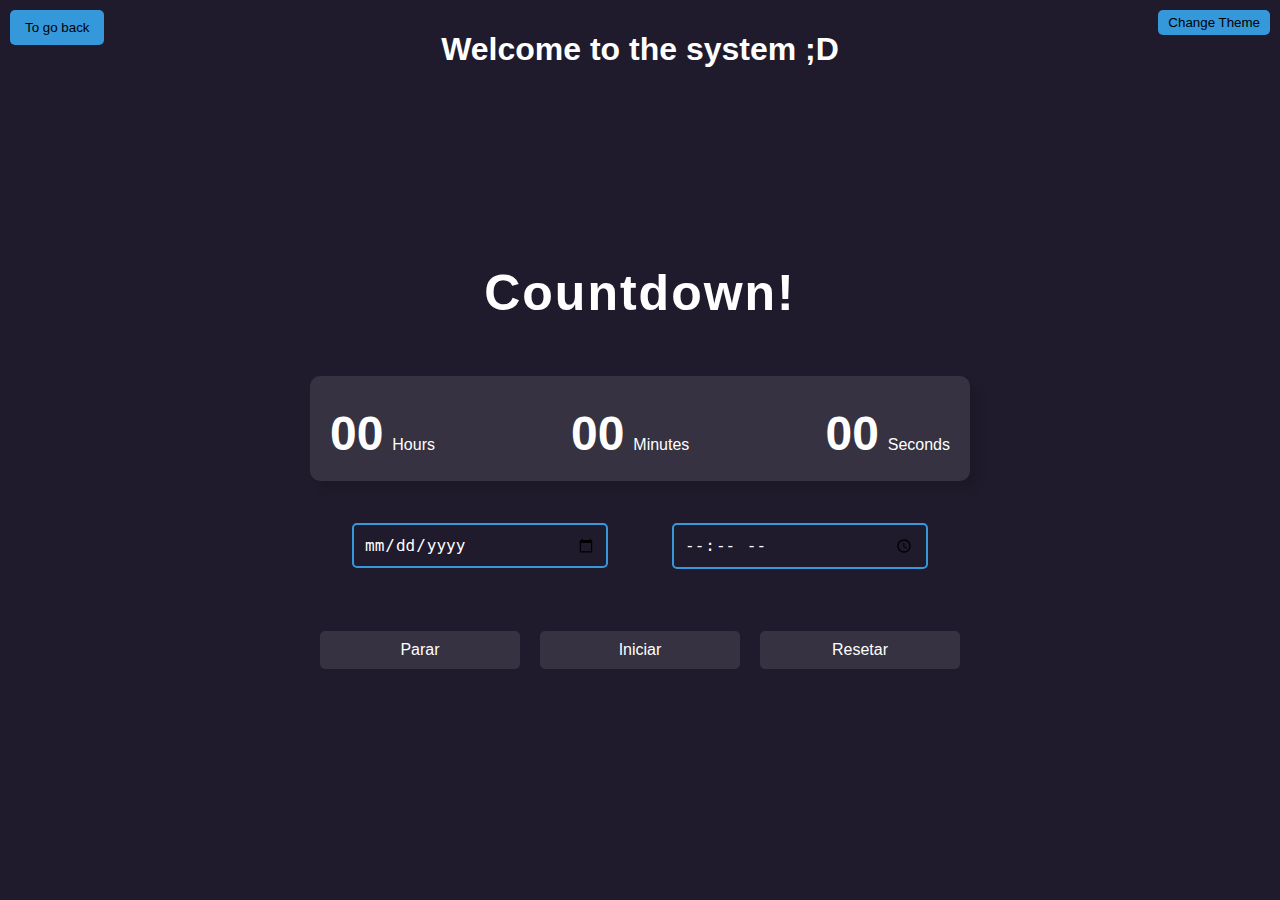
==== tela_contagem examplo/sistema.html @ 675fad94 "Add files via upload" ====
<!DOCTYPE html>
<html lang="pt-br">
<head>
    <meta charset="UTF-8">
    <link rel="stylesheet" href="./css/style.css">
    <link rel="icon" href="./images/relogio_transparente.ico" type="images/relogio_transparente.icon">
    
    <title>Contagem Regressiva</title>
</head>
<body>

    <div class="top-buttons">
        <button id="btnVoltar" onclick="window.location = '/index.html'">To go back</button>
    </div>
    <div class="right-button">
        <button class="button_theme" id="themeToggleBtn">Change Theme</button>
    </div>

    <div class="testeTitle">
        <h1>Welcome to the system ;D</h1>
    </div>

    <div class="countdown">
        <h1 class="main_title">Countdown!</h1>
        <div class="clock_main" id="timer">
            <div class="number-container">
                <div class="number-box">
                    <span class="number" id="hours">00</span>
                    <span class="label">Hours</span>
                </div>
                <div class="number-box">
                    <span class="number" id="minutes">00</span>
                    <span class="label">Minutes</span>
                </div>
                <div class="number-box">
                    <span class="number" id="seconds">00</span>
                    <span class="label">Seconds</span>
                </div>
            </div>
        </div>
    
        <div class="date-time-inputs">
            <input class="btn_input" type="date" id="targetDate">
            <input class="btn_input" type="time" id="targetTime">
        </div>

        <div class="button">

            <div class="action">
                <button class="btn_button btn_stop" id="stopCountdown">Parar</button>
            </div>

            <div class="action">
                <button class="btn_button btn_start"  id="startCountdown">Iniciar</button>
            </div>

            <div class="action">
                <button class="btn_button btn_reset" id="resetCountdown">Resetar</button>
            </div>
        </div>

        <div class="theme-toggle">
            <!-- <button class="button_theme" id="themeToggleBtn">Alternar Tema</button> -->
        </div>



        <div id="message" style="display: none;">O tempo acabou!</div>
        <audio id="audio" src="./assets/efeito sono_discord.mp4" preload="auto"></audio>
    </div>
    <script src="script.js"></script>
</body>
</html>
---- tela_contagem examplo/css/style.css ----
body {
  font-family: sans-serif;
  display: flex;
  justify-content: center;
  align-items: center;
  height: 100vh;
  margin: 0;
  background-color: #201b2c;
  transition: background-color 0.3s, color 0.3s;
}

.countdown {
  text-align: center;
  display: flex;
  flex-direction: column;
  font-family: sans-serif;
  font-size: 24px;
}

#timer {
  font-size: 2rem;
  margin-top: 20px;
}

#message {
  display: none;
  font-size: 18px;
  font-weight: bold;
  color: red;
  margin-top: 10px;
}

.main_title {
  font-size: 50px;
  color: white;
  letter-spacing: 2px;
}

.clock_main {
  margin-top: 20px;
  padding: 20px;
  background-color: rgba(255, 255, 255, 0.1);
  border-radius: 10px;
  box-shadow: 8px 8px 10px rgba(0, 0, 0, 0.1);
}

.number-container {
  display: flex;
  justify-content: space-between;
  margin-top: 10px;
}

.number-box {
  text-align: center;
}

.number {
  font-size: 3rem;
  font-weight: bold;
  color: white;
}

.label {
  font-size: 1rem;
  color: white;
}

.date-time-inputs {
  margin-top: 20px;
  display: flex;
  justify-content: center;
  align-items: center;
}

.buttons {
  margin-top: 20px;
  display: flex;
  justify-content: center;
  align-items: center;
}

.btn_input {
  margin: 5%;
  padding: 10px;
  font-size: 16px;
  border: 2px solid #3498db;
  border-radius: 5px;
  background-color: transparent;
  color: #3498db;
  cursor: pointer;
  outline: none;
}

.date-time-inputs {
  display: flex;
  justify-content: space-between;
  align-items: center;
  margin: 10px;
}

.btn_input[type="date"],
.btn_input[type="time"] {
  flex: 1;
  padding: 10px;
  font-size: 16px;
  border-radius: 2px solid #3498db;
  border-radius: 5px;
  background-color: transparent;
  color: white;
  outline: none;
}

.btn_button {
  margin: 0 10px;
  padding: 10px 20px;
  width: 200px;
  font-size: 16px;
  border: none;
  border-radius: 5px;
  background-color: rgba(255, 255, 255, 0.1);
  color: white;
  cursor: pointer;
  outline: none;
  transition: background-color 0.2s;
}

.btn_button:hover {
  background-color: #3498db;
}

.btn_button:focus {
  background-color: #3498db;
}

.button {
  margin-top: 20px;
  display: flex;
  justify-content: space-between;
  align-items: center;
}

.action {
  flex: 1;
  text-align: center;
}

.theme-toggle {
  position: absolute;
  top: 10px;
  right: 10px;
}

#themeToggleBtn {
  background-color: #3498db;
  color: black;
  border: none;
  border-radius: 5px;
  padding: 5px 10px;
  cursor: pointer;
  outline: none;
  transition: background-color 0.2s, color 0.2s;
}

#themeToggleBtn:hover {
  background-color: #2980b9;
}

#themeToggleBtn:focus {
  background-color: #f0f0f0;
}

.light-theme {
  background-color: #f0f0f0;
  color: black;
}

.light-theme .main_title {
  color: black;
}

.light-theme .clock_main {
  background-color: #faf3f2;
}

.light-theme .label {
  color: black;
}

.light-theme .btn_input {
  color: black;
}

.light-theme .btn_button {
  background-color: #3498db;
  color: black;
}

.light-theme .testeTitle{
    color: black;
}

.light-theme .btn_button:focus {
  background-color: rgba(255, 255, 255, 0.1);
}

.light-theme .btn_button:hover {
  background-color: #2980b9;
}

#btnVoltar {
  background-color: #3498db;
  color: black;
  padding: 10px 15px;
  border-radius: 5px;
  border: none;
  cursor: pointer;
}

#btnVoltar:hover {
    background-color: #2980b9;
}

.top-buttons {
  position: absolute;
  top: 10px;
  left: 10px;
}

.right-button {
  position: absolute;
  top: 10px;
  right: 10px;
}

.testeTitle {
  position: absolute;
  top: 10px;
  color: white;
}
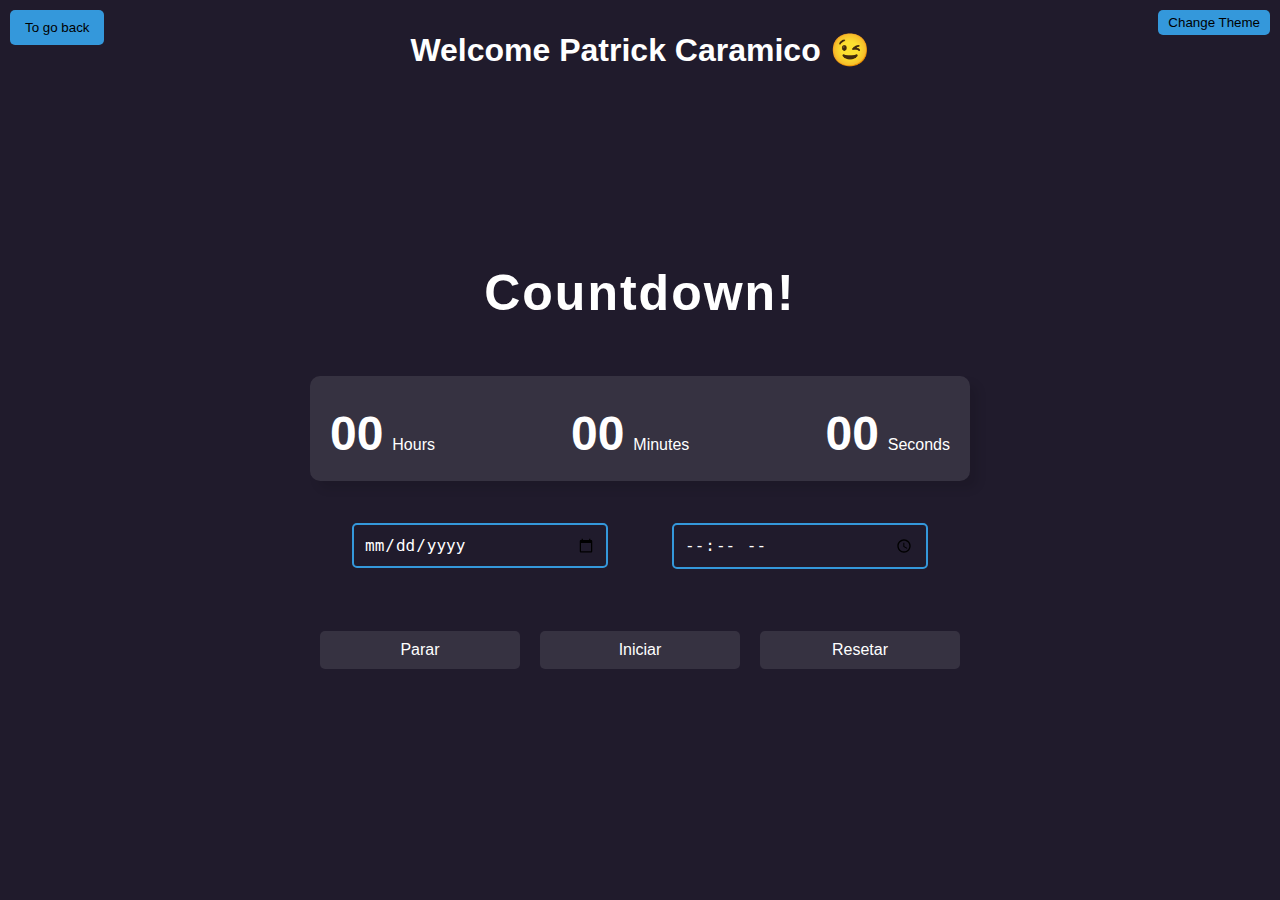
==== commit c53c5a34: "Update sistema.html" ====
--- a/tela_contagem examplo/sistema.html
+++ b/tela_contagem examplo/sistema.html
@@ -17,7 +17,7 @@
     </div>
 
     <div class="testeTitle">
-        <h1>Welcome to the system ;D</h1>
+        <h1>Welcome Patrick Caramico 😉</h1>
     </div>
 
     <div class="countdown">
@@ -63,9 +63,7 @@
             <!-- <button class="button_theme" id="themeToggleBtn">Alternar Tema</button> -->
         </div>
 
-
-
-        <div id="message" style="display: none;">O tempo acabou!</div>
+        <div id="message" style="display: none;">O tempo acabou! 😓</div>
         <audio id="audio" src="./assets/efeito sono_discord.mp4" preload="auto"></audio>
     </div>
     <script src="script.js"></script>
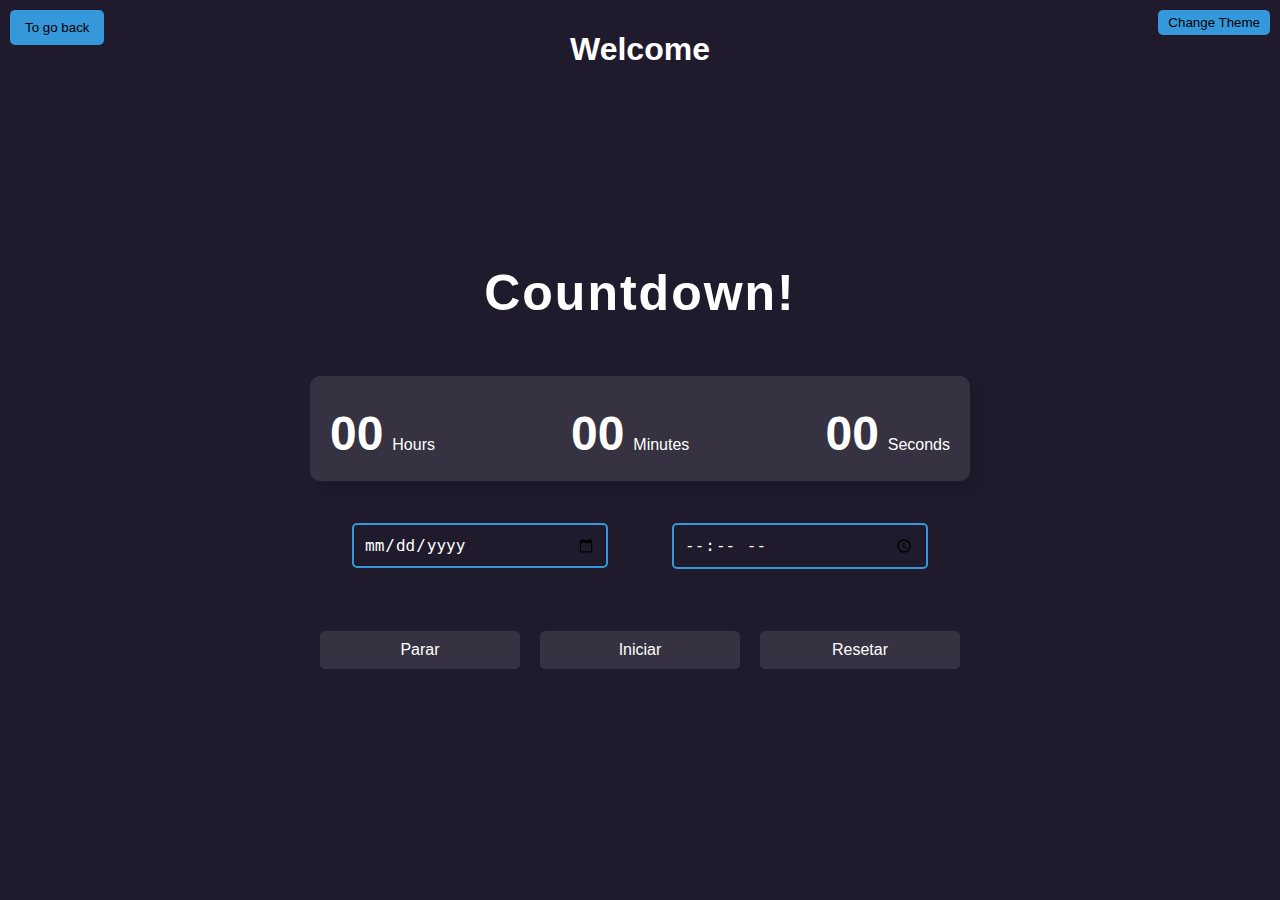
==== commit 2d66bc68: "Update sistema.html" ====
--- a/tela_contagem examplo/sistema.html
+++ b/tela_contagem examplo/sistema.html
@@ -17,7 +17,7 @@
     </div>
 
     <div class="testeTitle">
-        <h1>Welcome Patrick Caramico 😉</h1>
+        <h1>Welcome</h1>
     </div>
 
     <div class="countdown">
@@ -63,7 +63,7 @@
             <!-- <button class="button_theme" id="themeToggleBtn">Alternar Tema</button> -->
         </div>
 
-        <div id="message" style="display: none;">O tempo acabou! 😓</div>
+        <div id="message" style="display: none;">O tempo acabou!</div>
         <audio id="audio" src="./assets/efeito sono_discord.mp4" preload="auto"></audio>
     </div>
     <script src="script.js"></script>
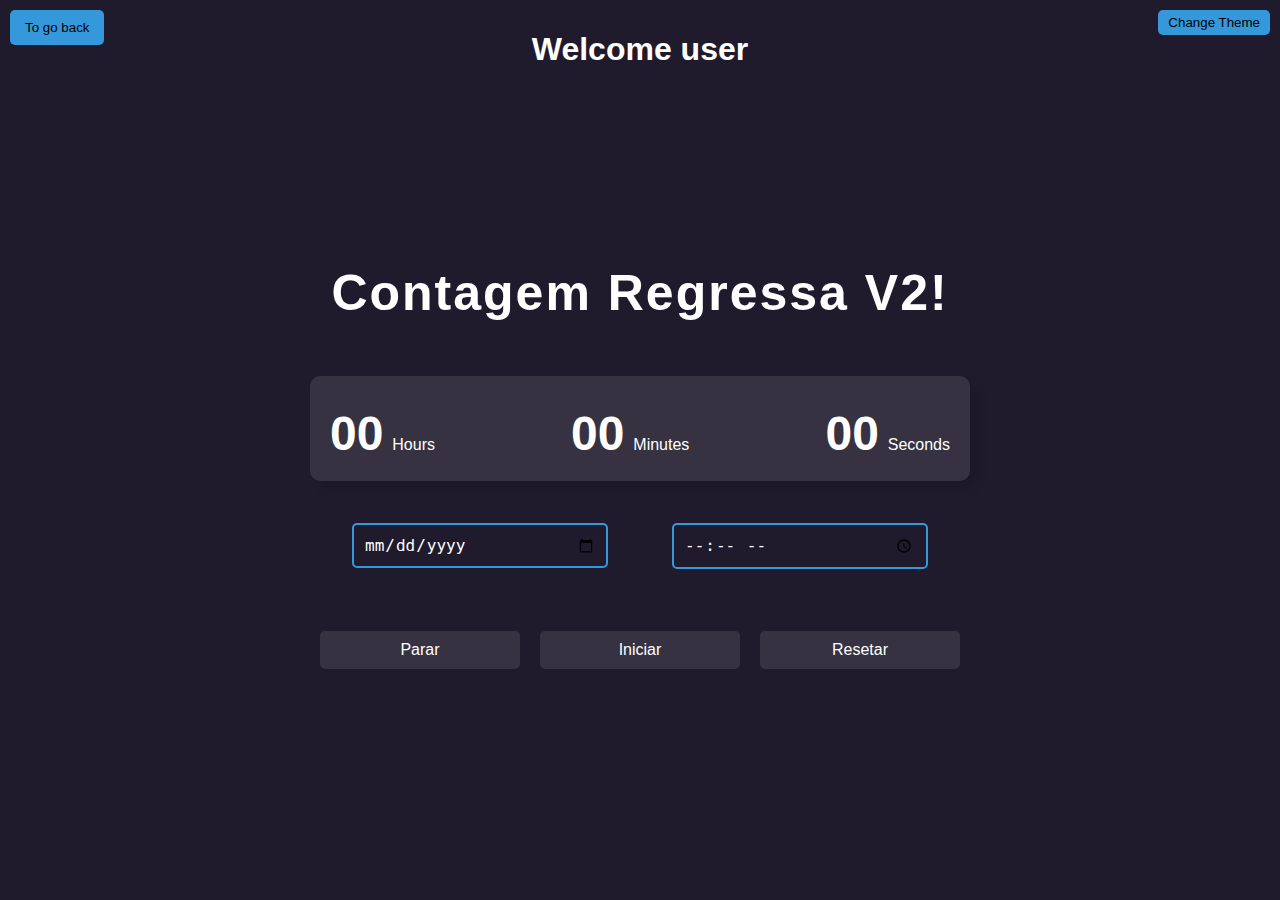
==== commit e969b094: "Update sistema.html" ====
--- a/tela_contagem examplo/sistema.html
+++ b/tela_contagem examplo/sistema.html
@@ -17,11 +17,11 @@
     </div>
 
     <div class="testeTitle">
-        <h1>Welcome</h1>
+        <h1>Welcome user</h1>
     </div>
 
     <div class="countdown">
-        <h1 class="main_title">Countdown!</h1>
+        <h1 class="main_title">Contagem Regressa V2!</h1>
         <div class="clock_main" id="timer">
             <div class="number-container">
                 <div class="number-box">
